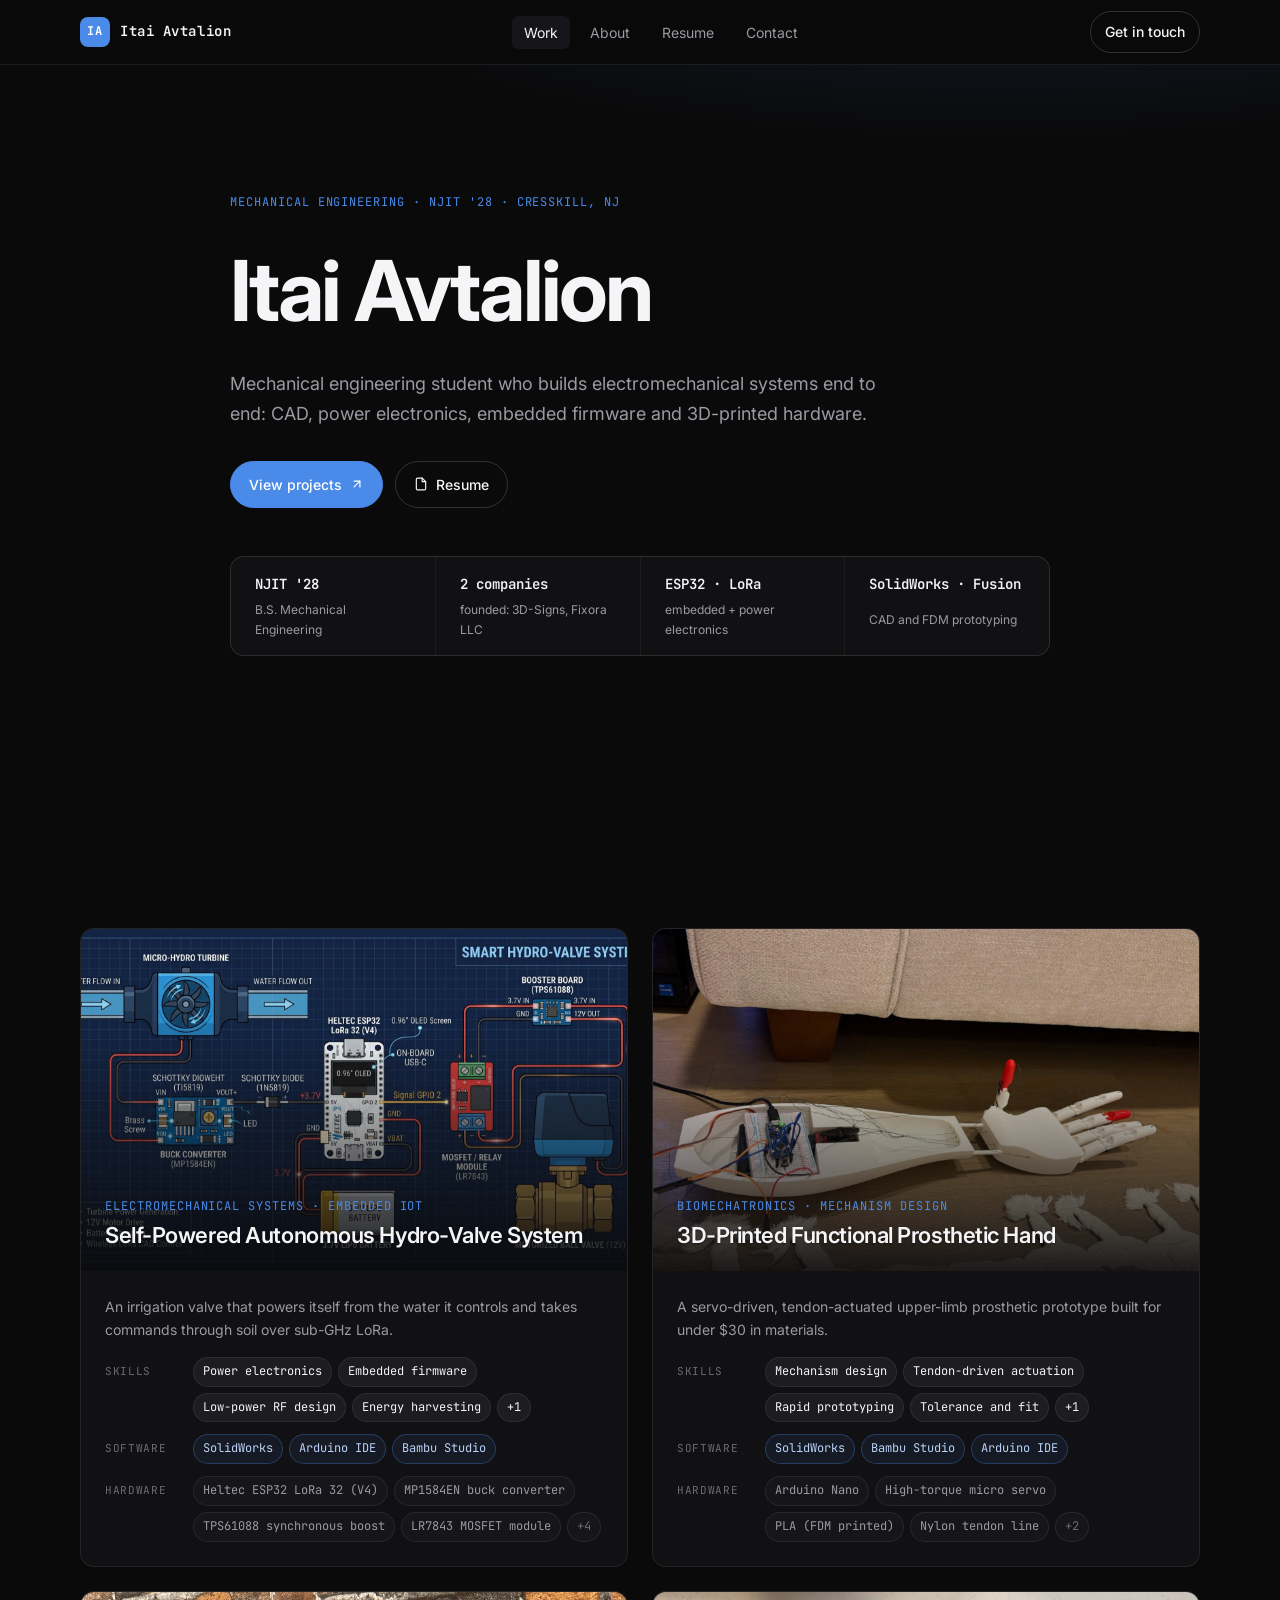
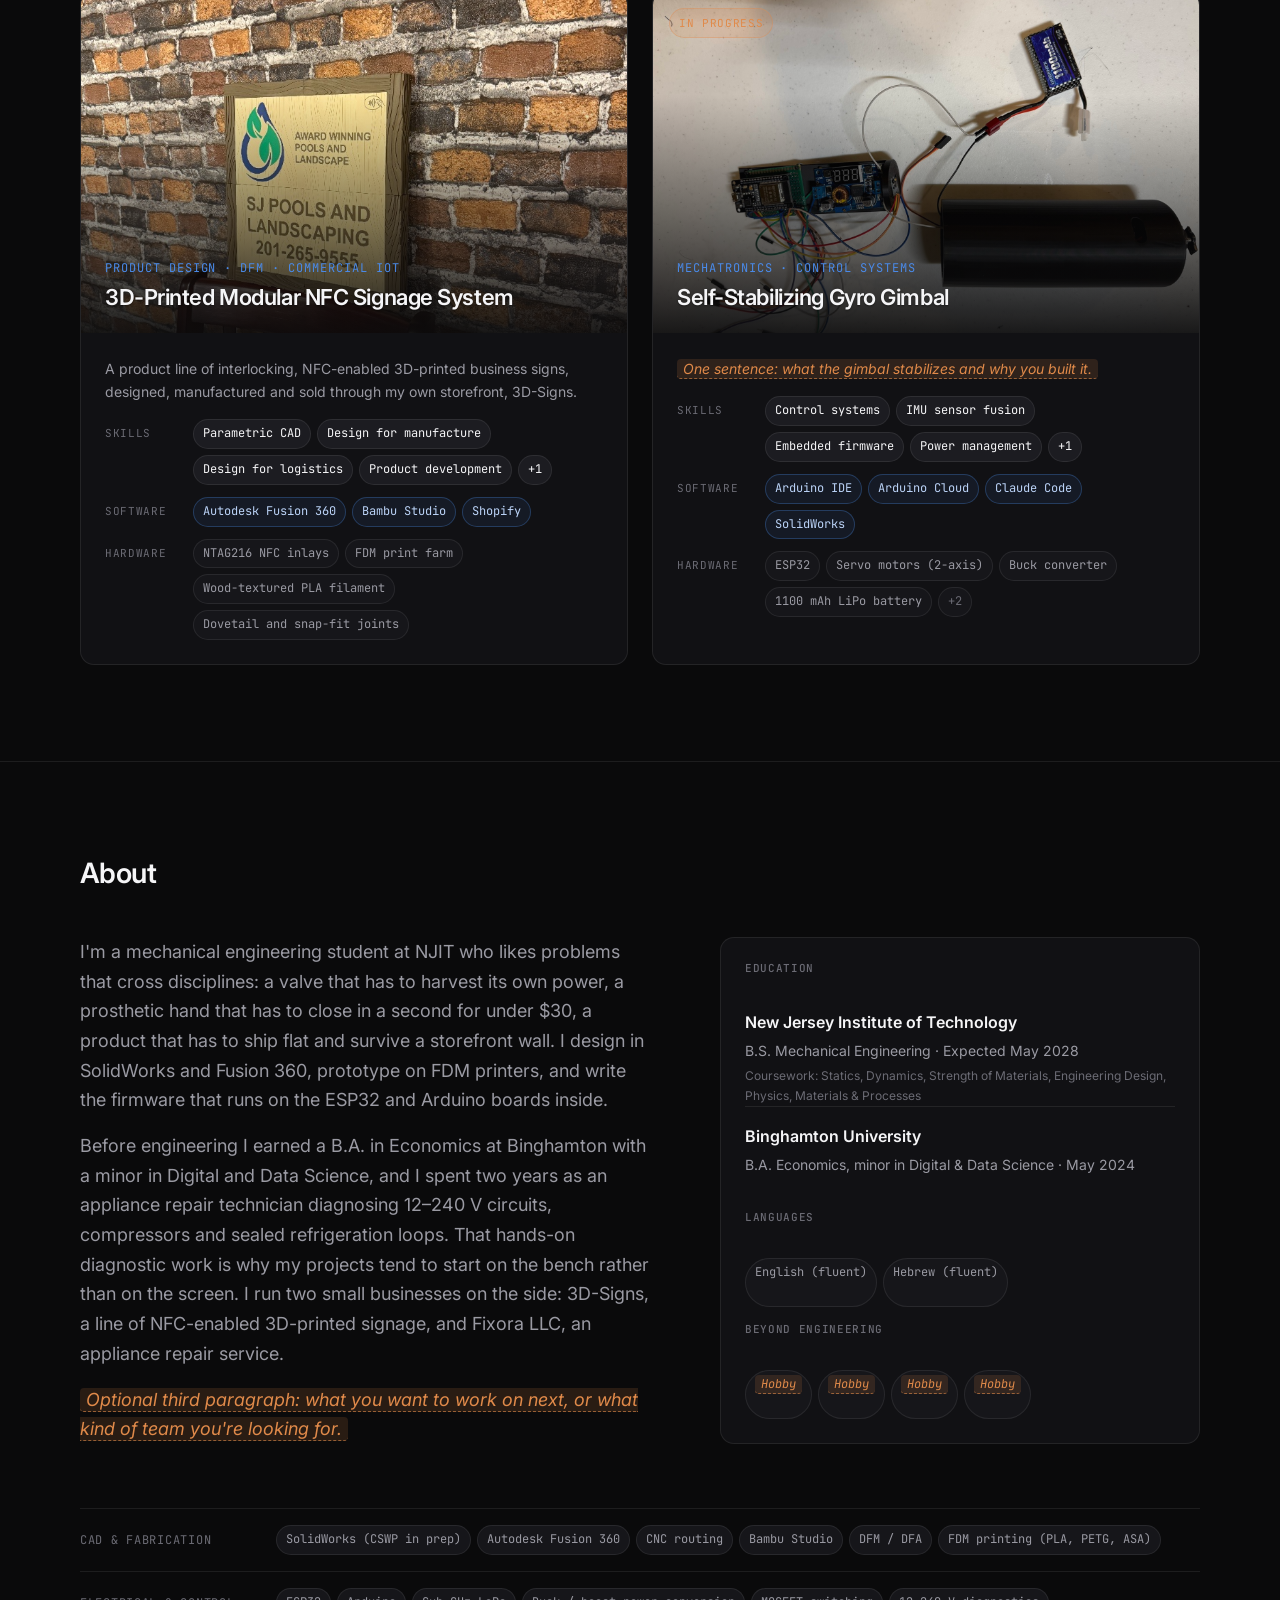
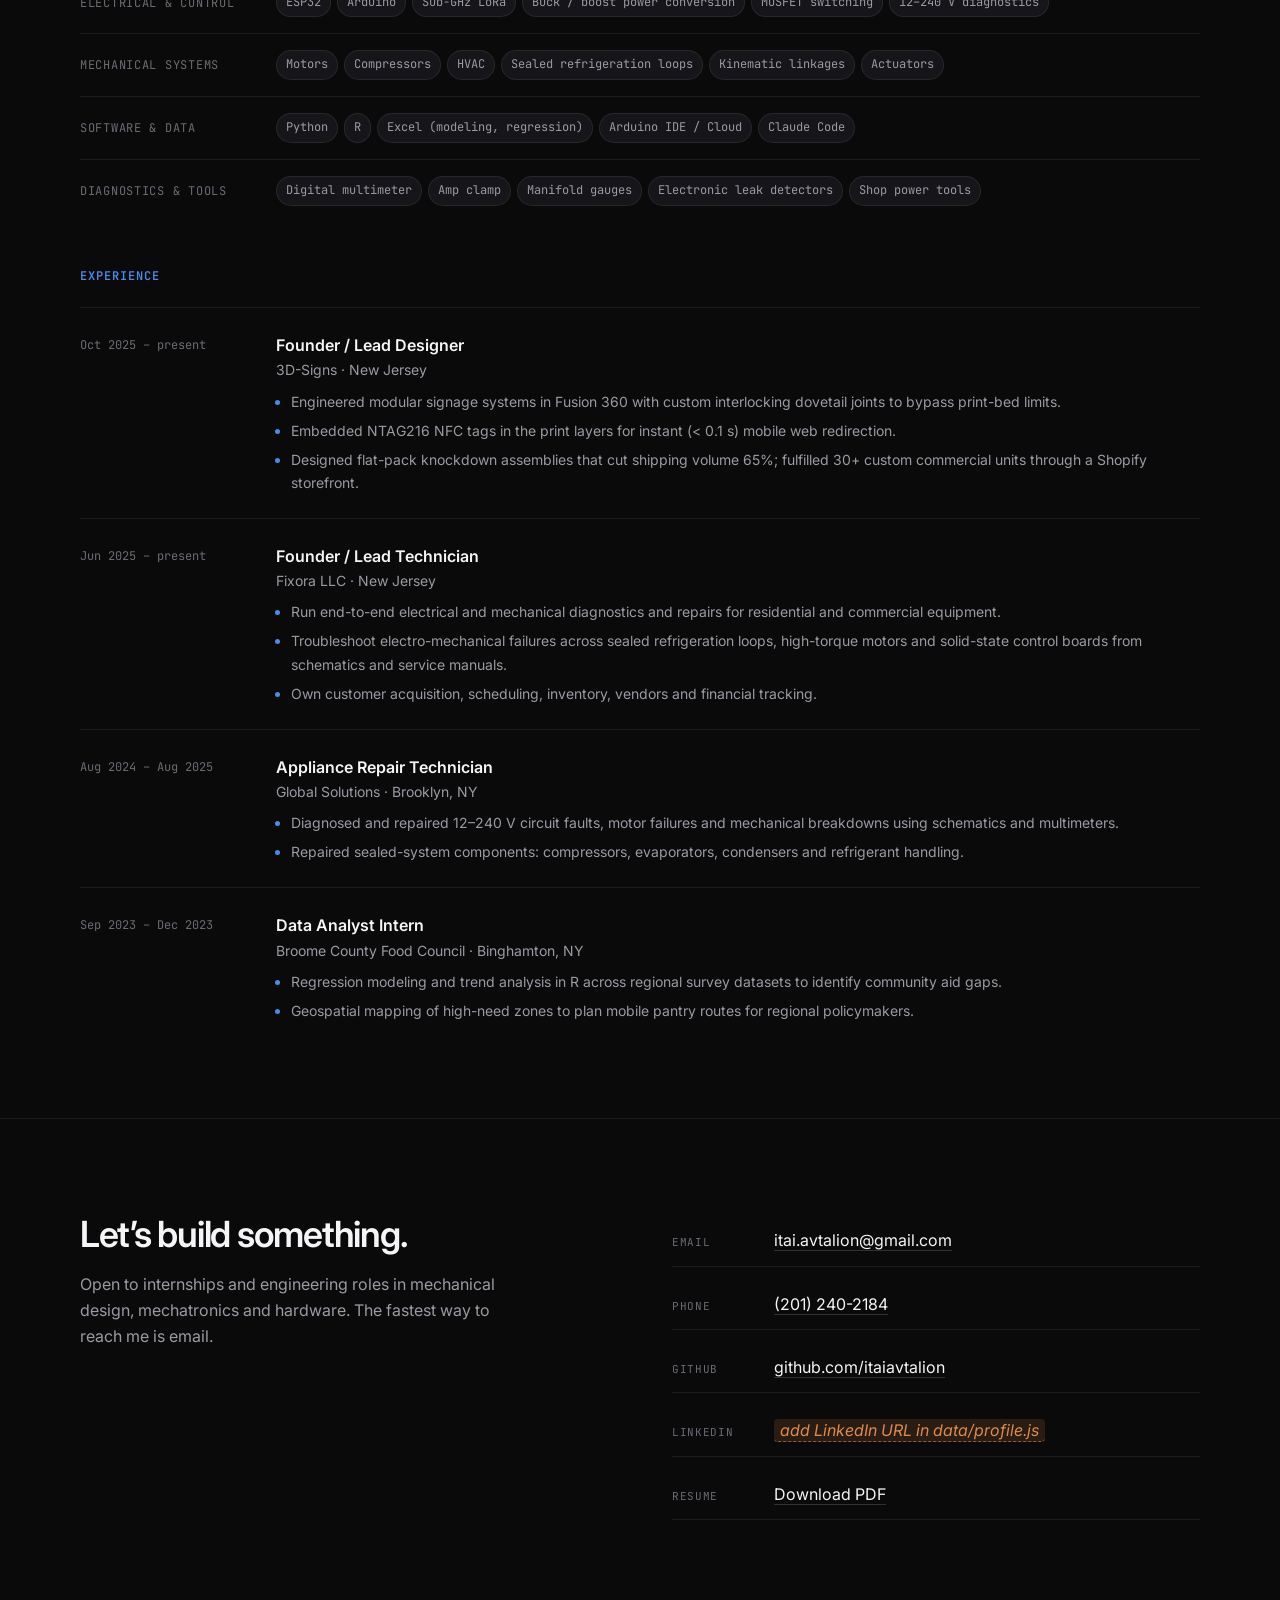
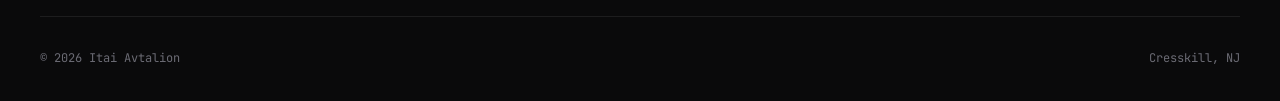
==== index.html @ 3c960eb6 "Portfolio site: four projects, about, resume, contact Static site with data/projects.js as the singl" ====
<!doctype html>
<html lang="en">
<head>
  <meta charset="utf-8" />
  <meta name="viewport" content="width=device-width, initial-scale=1" />
  <link rel="preconnect" href="https://fonts.googleapis.com" />
  <link rel="preconnect" href="https://fonts.gstatic.com" crossorigin />
  <link href="https://fonts.googleapis.com/css2?family=Inter:wght@400;500;600;700&family=JetBrains+Mono:wght@400;500;600&display=swap" rel="stylesheet" />
  <link rel="stylesheet" href="css/tokens.css" />
  <link rel="stylesheet" href="css/site.css" />
  <link rel="icon" href="data:image/svg+xml,%3Csvg xmlns=%27http://www.w3.org/2000/svg%27 viewBox=%270 0 64 64%27%3E%3Crect width=%2764%27 height=%2764%27 rx=%2714%27 fill=%27%234A8AE8%27/%3E%3Ctext x=%2732%27 y=%2741%27 font-family=%27Inter,Arial%27 font-weight=%27700%27 font-size=%2726%27 fill=%27white%27 text-anchor=%27middle%27%3EIA%3C/text%3E%3C/svg%3E" />
  <title>Itai Avtalion · Mechanical Engineering Portfolio</title>
  <meta name="description" content="Engineering portfolio of Itai Avtalion: self-powered LoRa hydro-valve, 3D-printed prosthetic hand, NFC signage system and a self-stabilizing gyro gimbal. CAD, embedded systems, power electronics and rapid prototyping." />
  <meta property="og:title" content="Itai Avtalion · Mechanical Engineering Portfolio" />
  <meta property="og:description" content="Electromechanical systems, embedded IoT and 3D-printed hardware, built end to end." />
  <meta property="og:image" content="assets/img/hydro-valve/schematic.jpg" />
  <meta property="og:type" content="website" />
</head>
<body>
  <a class="skip" href="#main">Skip to content</a>
  <header class="nav" id="nav"></header>
  <main id="main">
    <section class="hero" id="hero"></section>

    <section class="section" id="work">
      <div class="container">
        <div class="section-head reveal">
          <h2>Projects</h2>
          <span class="count" id="work-count"></span>
        </div>
        <div class="grid" id="work-grid"></div>
      </div>
    </section>

    <section class="section" id="about">
      <div class="container">
        <div class="section-head reveal"><h2>About</h2></div>
        <div id="about-root"></div>
      </div>
    </section>

    <section class="section" id="contact">
      <div class="container" id="contact-root"></div>
    </section>
  </main>
  <footer id="footer"></footer>
  <script src="data/profile.js"></script>
  <script src="data/projects.js"></script>
  <script src="js/render.js"></script>
</body>
</html>
---- css/tokens.css ----
:root {
  /* color */
  --bg: #0A0A0B;
  --surface: #111114;
  --surface-2: #16161A;
  --surface-3: #1C1C21;
  --text: #F5F5F7;
  --text-muted: #9A9AA3;
  --text-dim: #6B6B74;
  --border: rgba(255, 255, 255, 0.08);
  --border-strong: rgba(255, 255, 255, 0.16);
  --accent: #4A8AE8;
  --accent-hover: #6BA0F0;
  --accent-dim: rgba(74, 138, 232, 0.14);
  --ok: #3DBE7A;
  --ok-dim: rgba(61, 190, 122, 0.14);
  --warn: #E0A84A;
  --warn-dim: rgba(224, 168, 74, 0.14);
  --draft: #E08A4A;
  --draft-dim: rgba(224, 138, 74, 0.14);

  /* type */
  --font-sans: 'Inter', system-ui, -apple-system, 'Segoe UI', Roboto, sans-serif;
  --font-mono: 'JetBrains Mono', 'SF Mono', Menlo, Consolas, monospace;
  --text-xs: 0.75rem;
  --text-sm: 0.875rem;
  --text-base: 1rem;
  --text-md: 1.125rem;
  --text-lg: 1.375rem;
  --text-xl: 1.75rem;
  --text-2xl: 2.25rem;
  --text-display: clamp(2.75rem, 7.5vw, 5.25rem);
  --leading-body: 1.65;
  --leading-tight: 1.1;
  --tracking-display: -0.035em;
  --tracking-wide: 0.08em;

  /* space */
  --s-1: 4px;  --s-2: 8px;  --s-3: 12px; --s-4: 16px; --s-5: 24px;
  --s-6: 32px; --s-7: 48px; --s-8: 64px; --s-9: 96px; --s-10: 128px;
  --max-w: 1200px;
  --max-prose: 70ch;
  --gutter: clamp(1rem, 4vw, 2.5rem);

  /* shape + motion */
  --r-sm: 6px; --r: 10px; --r-lg: 14px; --r-pill: 999px;
  --shadow: 0 12px 32px rgba(0, 0, 0, 0.45);
  --ease: cubic-bezier(0.16, 1, 0.3, 1);
  --dur: 400ms;
  --dur-fast: 180ms;
}
---- css/site.css ----
/* ---------- base ---------- */
*, *::before, *::after { box-sizing: border-box; }
html { scroll-behavior: smooth; -webkit-text-size-adjust: 100%; }
body {
  margin: 0; background: var(--bg); color: var(--text);
  font-family: var(--font-sans); font-size: var(--text-base); line-height: var(--leading-body);
  -webkit-font-smoothing: antialiased; text-rendering: optimizeLegibility;
}
img, video { max-width: 100%; display: block; }
a { color: inherit; text-decoration: none; }
a:focus-visible, button:focus-visible, [tabindex]:focus-visible { outline: 2px solid var(--accent); outline-offset: 3px; border-radius: var(--r-sm); }
h1, h2, h3, h4 { margin: 0; line-height: var(--leading-tight); letter-spacing: -0.02em; font-weight: 600; }
p { margin: 0; }
ul { margin: 0; padding: 0; list-style: none; }
strong { font-weight: 600; color: var(--text); }
.container { max-width: var(--max-w); margin: 0 auto; padding: 0 var(--gutter); }
.section { padding: var(--s-9) 0; }
.section + .section { border-top: 1px solid var(--border); }
.mono { font-family: var(--font-mono); }
.muted { color: var(--text-muted); }
.skip { position: absolute; left: -999px; top: 8px; background: var(--accent); color: #fff; padding: 8px 12px; border-radius: var(--r-sm); z-index: 100; }
.skip:focus { left: 8px; }

/* eyebrow + headings */
.eyebrow { font-family: var(--font-mono); font-size: var(--text-xs); letter-spacing: var(--tracking-wide); text-transform: uppercase; color: var(--accent); }
.section-head { display: flex; align-items: baseline; justify-content: space-between; gap: var(--s-4); margin-bottom: var(--s-7); }
.section-head h2 { font-size: var(--text-xl); }
.section-head .count { font-family: var(--font-mono); font-size: var(--text-sm); color: var(--text-dim); }

/* ---------- nav ---------- */
.nav { position: sticky; top: 0; z-index: 50; backdrop-filter: blur(14px); -webkit-backdrop-filter: blur(14px); background: rgba(10, 10, 11, 0.72); border-bottom: 1px solid var(--border); }
.nav__inner { display: flex; align-items: center; justify-content: space-between; height: 64px; }
.nav__logo { font-family: var(--font-mono); font-weight: 600; font-size: var(--text-sm); letter-spacing: 0.04em; display: inline-flex; align-items: center; gap: 10px; }
.nav__logo-mark { width: 30px; height: 30px; border-radius: 8px; background: var(--accent); color: #fff; display: grid; place-items: center; font-size: 12px; font-weight: 700; }
.nav__links { display: flex; gap: var(--s-2); }
.nav__link { padding: 8px 12px; border-radius: var(--r-sm); font-size: var(--text-sm); color: var(--text-muted); transition: color var(--dur-fast), background var(--dur-fast); }
.nav__link:hover, .nav__link--active { color: var(--text); background: var(--surface-2); }
.nav__cta { padding: 8px 14px; border-radius: var(--r-pill); font-size: var(--text-sm); font-weight: 500; color: var(--text); border: 1px solid var(--border-strong); transition: border-color var(--dur-fast), background var(--dur-fast); }
.nav__cta:hover { border-color: var(--accent); background: var(--accent-dim); }
@media (max-width: 640px) { .nav__link { padding: 8px 9px; font-size: 13px; } .nav__cta { display: none; } }

/* ---------- hero ---------- */
.hero { padding: var(--s-10) 0 var(--s-9); position: relative; overflow: hidden; }
.hero::before { content: ""; position: absolute; inset: -40% -20% auto; height: 70%; background: radial-gradient(60% 60% at 70% 30%, rgba(74, 138, 232, 0.16), transparent 70%); pointer-events: none; }
.hero__inner { position: relative; display: grid; gap: var(--s-6); max-width: 900px; }
.hero__name { font-size: var(--text-display); letter-spacing: var(--tracking-display); font-weight: 700; }
.hero__tagline { font-size: var(--text-md); color: var(--text-muted); max-width: 62ch; }
.hero__actions { display: flex; gap: var(--s-3); flex-wrap: wrap; }
.facts { display: grid; grid-template-columns: repeat(4, 1fr); gap: 1px; background: var(--border); border: 1px solid var(--border); border-radius: var(--r-lg); overflow: hidden; margin-top: var(--s-4); }
.fact { background: var(--surface); padding: var(--s-4) var(--s-5); display: grid; gap: 4px; }
.fact__value { font-family: var(--font-mono); font-size: var(--text-sm); font-weight: 600; color: var(--text); }
.fact__label { font-size: var(--text-xs); color: var(--text-muted); }
@media (max-width: 760px) { .facts { grid-template-columns: repeat(2, 1fr); } .hero { padding-top: var(--s-8); } }

/* buttons */
.btn { display: inline-flex; align-items: center; gap: 8px; padding: 11px 18px; border-radius: var(--r-pill); font-size: var(--text-sm); font-weight: 500; border: 1px solid var(--border-strong); color: var(--text); background: transparent; cursor: pointer; transition: border-color var(--dur-fast), background var(--dur-fast), transform var(--dur-fast); }
.btn:hover { border-color: var(--accent); background: var(--accent-dim); }
.btn--primary { background: var(--accent); border-color: var(--accent); color: #fff; }
.btn--primary:hover { background: var(--accent-hover); border-color: var(--accent-hover); }
.btn svg { width: 14px; height: 14px; }

/* ---------- project tiles ---------- */
.grid { display: grid; grid-template-columns: repeat(2, 1fr); gap: var(--s-5); }
@media (max-width: 900px) { .grid { grid-template-columns: 1fr; } }
.tile { position: relative; display: grid; grid-template-rows: auto 1fr; background: var(--surface); border: 1px solid var(--border); border-radius: var(--r-lg); overflow: hidden; transition: border-color var(--dur) var(--ease), transform var(--dur) var(--ease), box-shadow var(--dur) var(--ease); }
.tile:hover { border-color: var(--border-strong); transform: translateY(-2px); box-shadow: var(--shadow); }
.tile__media { position: relative; aspect-ratio: 16 / 10; overflow: hidden; background: var(--surface-2); }
.tile__media img { width: 100%; height: 100%; object-fit: cover; transition: transform 700ms var(--ease); }
.tile:hover .tile__media img { transform: scale(1.03); }
.tile__media::after { content: ""; position: absolute; inset: 0; background: linear-gradient(to top, rgba(10, 10, 11, 0.92) 0%, rgba(10, 10, 11, 0.35) 45%, transparent 70%); }
.tile__overlay { position: absolute; left: var(--s-5); right: var(--s-5); bottom: var(--s-5); z-index: 1; display: grid; gap: 6px; }
.tile__title { font-size: var(--text-lg); font-weight: 600; letter-spacing: -0.02em; text-shadow: 0 1px 2px rgba(0,0,0,.4); }
.tile__arrow { position: absolute; top: var(--s-4); right: var(--s-4); z-index: 1; width: 34px; height: 34px; border-radius: 50%; display: grid; place-items: center; background: rgba(10,10,11,.6); border: 1px solid var(--border-strong); color: var(--text); opacity: 0; transform: translate(-4px, 4px); transition: opacity var(--dur) var(--ease), transform var(--dur) var(--ease); }
.tile:hover .tile__arrow { opacity: 1; transform: none; }
.tile__badge { position: absolute; top: var(--s-4); left: var(--s-4); z-index: 1; font-family: var(--font-mono); font-size: 11px; letter-spacing: .06em; text-transform: uppercase; padding: 5px 9px; border-radius: var(--r-pill); background: var(--draft-dim); color: var(--draft); border: 1px solid rgba(224,138,74,.35); }
.tile__body { padding: var(--s-5); display: grid; gap: var(--s-4); align-content: start; }
.tile__summary { color: var(--text-muted); font-size: var(--text-sm); display: -webkit-box; -webkit-line-clamp: 2; -webkit-box-orient: vertical; overflow: hidden; }

/* chip rows */
.chiprows { display: grid; gap: var(--s-3); }
.chiprow { display: grid; grid-template-columns: 76px 1fr; gap: var(--s-3); align-items: start; }
.chiprow__label { font-family: var(--font-mono); font-size: 11px; letter-spacing: .06em; text-transform: uppercase; color: var(--text-dim); padding-top: 5px; }
.chips { display: flex; flex-wrap: wrap; gap: 6px; }
.chip { font-family: var(--font-mono); font-size: 12px; padding: 4px 9px; border-radius: var(--r-pill); background: var(--surface-2); border: 1px solid var(--border); color: var(--text-muted); white-space: nowrap; }
.chip--more { color: var(--text-dim); }
.chiprow--skills .chip { color: var(--text); background: var(--surface-3); }
.chiprow--software .chip { border-color: rgba(74,138,232,.3); color: #BBD3F7; background: rgba(74,138,232,.08); }

/* ---------- project detail ---------- */
.phero { padding: var(--s-8) 0 var(--s-6); display: grid; gap: var(--s-4); max-width: 900px; }
.phero__title { font-size: clamp(2rem, 4.5vw, 3rem); letter-spacing: var(--tracking-display); font-weight: 700; }
.phero__sub { font-size: var(--text-md); color: var(--text-muted); max-width: 64ch; }
.phero__meta { display: flex; flex-wrap: wrap; gap: var(--s-5); font-family: var(--font-mono); font-size: var(--text-xs); color: var(--text-dim); }
.phero__meta b { color: var(--text-muted); font-weight: 500; }
.back { display: inline-flex; align-items: center; gap: 6px; font-size: var(--text-sm); color: var(--text-muted); }
.back:hover { color: var(--text); }
.cover { border-radius: var(--r-lg); overflow: hidden; border: 1px solid var(--border); background: var(--surface-2); aspect-ratio: 16 / 8; }
.cover img { width: 100%; height: 100%; object-fit: cover; }
.highlights { display: grid; grid-template-columns: repeat(3, 1fr); gap: var(--s-4); margin: var(--s-7) 0; }
.hl { background: var(--surface); border: 1px solid var(--border); border-radius: var(--r); padding: var(--s-5); display: grid; gap: 6px; }
.hl__value { font-family: var(--font-mono); font-size: var(--text-xl); font-weight: 600; letter-spacing: -0.02em; color: var(--text); }
.hl__label { font-size: var(--text-sm); color: var(--text-muted); }
@media (max-width: 760px) { .highlights { grid-template-columns: 1fr; } }
.detail-chips { background: var(--surface); border: 1px solid var(--border); border-radius: var(--r-lg); padding: var(--s-5); margin-bottom: var(--s-8); }
.detail-chips .chiprow { grid-template-columns: 96px 1fr; }
.block { margin: var(--s-8) 0; display: grid; gap: var(--s-5); }
.block h2 { font-size: var(--text-lg); }
.prose { max-width: var(--max-prose); color: var(--text-muted); display: grid; gap: var(--s-4); }
.prose p, .prose li { font-size: var(--text-base); }
.prose ul { display: grid; gap: var(--s-2); padding-left: 1.2em; list-style: disc; }
.prose li::marker { color: var(--accent); }
.summary { font-size: var(--text-md); color: var(--text); max-width: var(--max-prose); line-height: 1.6; }

/* spec table */
.spec { border: 1px solid var(--border); border-radius: var(--r-lg); overflow: hidden; background: var(--surface); }
.spec table { width: 100%; border-collapse: collapse; font-size: var(--text-sm); }
.spec th { font-family: var(--font-mono); font-size: 11px; letter-spacing: .06em; text-transform: uppercase; color: var(--text-dim); text-align: left; padding: 12px 16px; background: var(--surface-2); border-bottom: 1px solid var(--border); font-weight: 500; }
.spec td { padding: 14px 16px; border-bottom: 1px solid var(--border); vertical-align: top; color: var(--text-muted); }
.spec tr:last-child td { border-bottom: 0; }
.spec td:first-child { color: var(--text); font-weight: 500; }
.spec__wrap { overflow-x: auto; -webkit-overflow-scrolling: touch; }
.spec table { min-width: 640px; }
.pill { display: inline-block; font-family: var(--font-mono); font-size: 11px; letter-spacing: .04em; padding: 3px 9px; border-radius: var(--r-pill); white-space: nowrap; }
.pill--met { background: var(--ok-dim); color: var(--ok); }
.pill--partial { background: var(--warn-dim); color: var(--warn); }
.pill--todo { background: var(--surface-3); color: var(--text-dim); }

/* figures */
.figs { display: grid; gap: var(--s-4); }
.figs--2 { grid-template-columns: repeat(2, 1fr); }
.figs--3 { grid-template-columns: repeat(3, 1fr); }
@media (max-width: 760px) { .figs--2, .figs--3 { grid-template-columns: 1fr; } }
.fig { margin: 0; display: grid; gap: var(--s-2); }
.fig__frame { border-radius: var(--r); overflow: hidden; border: 1px solid var(--border); background: #0E0E10; display: grid; place-items: center; }
.fig__frame img { width: 100%; height: auto; max-height: 720px; object-fit: contain; }
.fig figcaption { font-family: var(--font-mono); font-size: var(--text-xs); color: var(--text-dim); line-height: 1.5; }
.fig--video .fig__frame { aspect-ratio: 9 / 16; max-width: 420px; }
.fig--video video { width: 100%; height: 100%; object-fit: cover; }
.figs--videos { grid-template-columns: repeat(auto-fit, minmax(240px, 420px)); }

/* iterations */
.iters { display: grid; gap: 1px; background: var(--border); border: 1px solid var(--border); border-radius: var(--r-lg); overflow: hidden; }
.iter { background: var(--surface); padding: var(--s-5); display: grid; grid-template-columns: 1fr 1fr; gap: var(--s-5); }
.iter h3 { grid-column: 1 / -1; font-size: var(--text-base); }
.iter__col { display: grid; gap: 4px; font-size: var(--text-sm); color: var(--text-muted); }
.iter__k { font-family: var(--font-mono); font-size: 11px; letter-spacing: .06em; text-transform: uppercase; color: var(--text-dim); }
.iter__col--fix .iter__k { color: var(--ok); }
@media (max-width: 640px) { .iter { grid-template-columns: 1fr; } }

/* links row + prev/next */
.links { display: flex; flex-wrap: wrap; gap: var(--s-3); }
.pnav { display: grid; grid-template-columns: 1fr 1fr; gap: var(--s-4); padding: var(--s-8) 0 var(--s-9); border-top: 1px solid var(--border); margin-top: var(--s-8); }
.pnav a { display: grid; gap: 6px; padding: var(--s-5); border: 1px solid var(--border); border-radius: var(--r); background: var(--surface); transition: border-color var(--dur-fast); }
.pnav a:hover { border-color: var(--accent); }
.pnav a.next { text-align: right; }
.pnav .k { font-family: var(--font-mono); font-size: 11px; letter-spacing: .06em; text-transform: uppercase; color: var(--text-dim); }
.pnav .t { font-weight: 500; }
@media (max-width: 640px) { .pnav { grid-template-columns: 1fr; } .pnav a.next { text-align: left; } }

/* draft markers */
.draft-note { display: flex; gap: var(--s-3); align-items: flex-start; padding: var(--s-4) var(--s-5); border: 1px dashed rgba(224,138,74,.45); background: var(--draft-dim); border-radius: var(--r); color: var(--text-muted); font-size: var(--text-sm); }
.draft-note b { color: var(--draft); font-family: var(--font-mono); font-size: 11px; letter-spacing: .06em; text-transform: uppercase; }
.fill { color: var(--draft); background: var(--draft-dim); padding: 1px 6px; border-radius: 4px; font-style: italic; border-bottom: 1px dashed rgba(224,138,74,.6); }

/* ---------- about ---------- */
.about { display: grid; grid-template-columns: 1.2fr 1fr; gap: var(--s-8); }
@media (max-width: 900px) { .about { grid-template-columns: 1fr; } }
.about__bio { display: grid; gap: var(--s-4); color: var(--text-muted); font-size: var(--text-md); max-width: var(--max-prose); }
.card { background: var(--surface); border: 1px solid var(--border); border-radius: var(--r-lg); padding: var(--s-5); display: grid; gap: var(--s-4); }
.card h3 { font-family: var(--font-mono); font-size: 11px; letter-spacing: .06em; text-transform: uppercase; color: var(--text-dim); font-weight: 500; }
.edu { display: grid; gap: 4px; }
.edu__school { font-weight: 600; }
.edu__meta { font-size: var(--text-sm); color: var(--text-muted); }
.edu__notes { font-size: var(--text-xs); color: var(--text-dim); }
.edu + .edu { padding-top: var(--s-4); border-top: 1px solid var(--border); }
.skillgroups { display: grid; gap: var(--s-4); margin-top: var(--s-8); }
.skillgroup { display: grid; grid-template-columns: 180px 1fr; gap: var(--s-4); align-items: start; padding-top: var(--s-4); border-top: 1px solid var(--border); }
.skillgroup__name { font-family: var(--font-mono); font-size: var(--text-xs); letter-spacing: .06em; text-transform: uppercase; color: var(--text-dim); padding-top: 6px; }
@media (max-width: 640px) { .skillgroup { grid-template-columns: 1fr; gap: var(--s-2); } }
.xp { display: grid; gap: var(--s-5); margin-top: var(--s-8); }
.xp__item { display: grid; grid-template-columns: 180px 1fr; gap: var(--s-4); padding-top: var(--s-5); border-top: 1px solid var(--border); }
.xp__when { font-family: var(--font-mono); font-size: var(--text-xs); color: var(--text-dim); padding-top: 4px; }
.xp__role { font-weight: 600; }
.xp__org { color: var(--text-muted); font-size: var(--text-sm); margin-bottom: var(--s-2); }
.xp ul { display: grid; gap: 6px; padding-left: 1.1em; list-style: disc; color: var(--text-muted); font-size: var(--text-sm); }
.xp li::marker { color: var(--accent); }
@media (max-width: 640px) { .xp__item { grid-template-columns: 1fr; gap: var(--s-2); } }

/* ---------- contact + footer ---------- */
.contact { display: grid; grid-template-columns: 1fr 1fr; gap: var(--s-8); align-items: start; }
@media (max-width: 760px) { .contact { grid-template-columns: 1fr; } }
.contact h2 { font-size: var(--text-2xl); letter-spacing: var(--tracking-display); }
.contact__list { display: grid; gap: var(--s-3); }
.contact__row { display: grid; grid-template-columns: 90px 1fr; gap: var(--s-3); align-items: baseline; padding: var(--s-3) 0; border-bottom: 1px solid var(--border); }
.contact__k { font-family: var(--font-mono); font-size: 11px; letter-spacing: .06em; text-transform: uppercase; color: var(--text-dim); }
.contact__v a { color: var(--text); border-bottom: 1px solid var(--border-strong); transition: border-color var(--dur-fast), color var(--dur-fast); }
.contact__v a:hover { color: var(--accent); border-color: var(--accent); }
.footer { border-top: 1px solid var(--border); padding: var(--s-6) 0; display: flex; justify-content: space-between; flex-wrap: wrap; gap: var(--s-3); font-family: var(--font-mono); font-size: var(--text-xs); color: var(--text-dim); }

/* resume page */
.resume-sheet { display: block; max-width: 860px; margin: 0 auto; border: 1px solid var(--border); border-radius: var(--r-lg); overflow: hidden; background: #fff; box-shadow: var(--shadow); transition: border-color var(--dur-fast); }
.resume-sheet:hover { border-color: var(--accent); }
.resume-sheet img { width: 100%; height: auto; }

/* reveal */
.reveal { opacity: 0; transform: translateY(12px); transition: opacity var(--dur) var(--ease), transform var(--dur) var(--ease); }
.reveal.is-in { opacity: 1; transform: none; }
@media (prefers-reduced-motion: reduce) {
  .reveal { opacity: 1; transform: none; transition: none; }
  html { scroll-behavior: auto; }
  .tile, .tile__media img, .tile__arrow { transition: none; }
}

@media (max-width: 480px) { .nav__logo span:last-child { display: none; } }
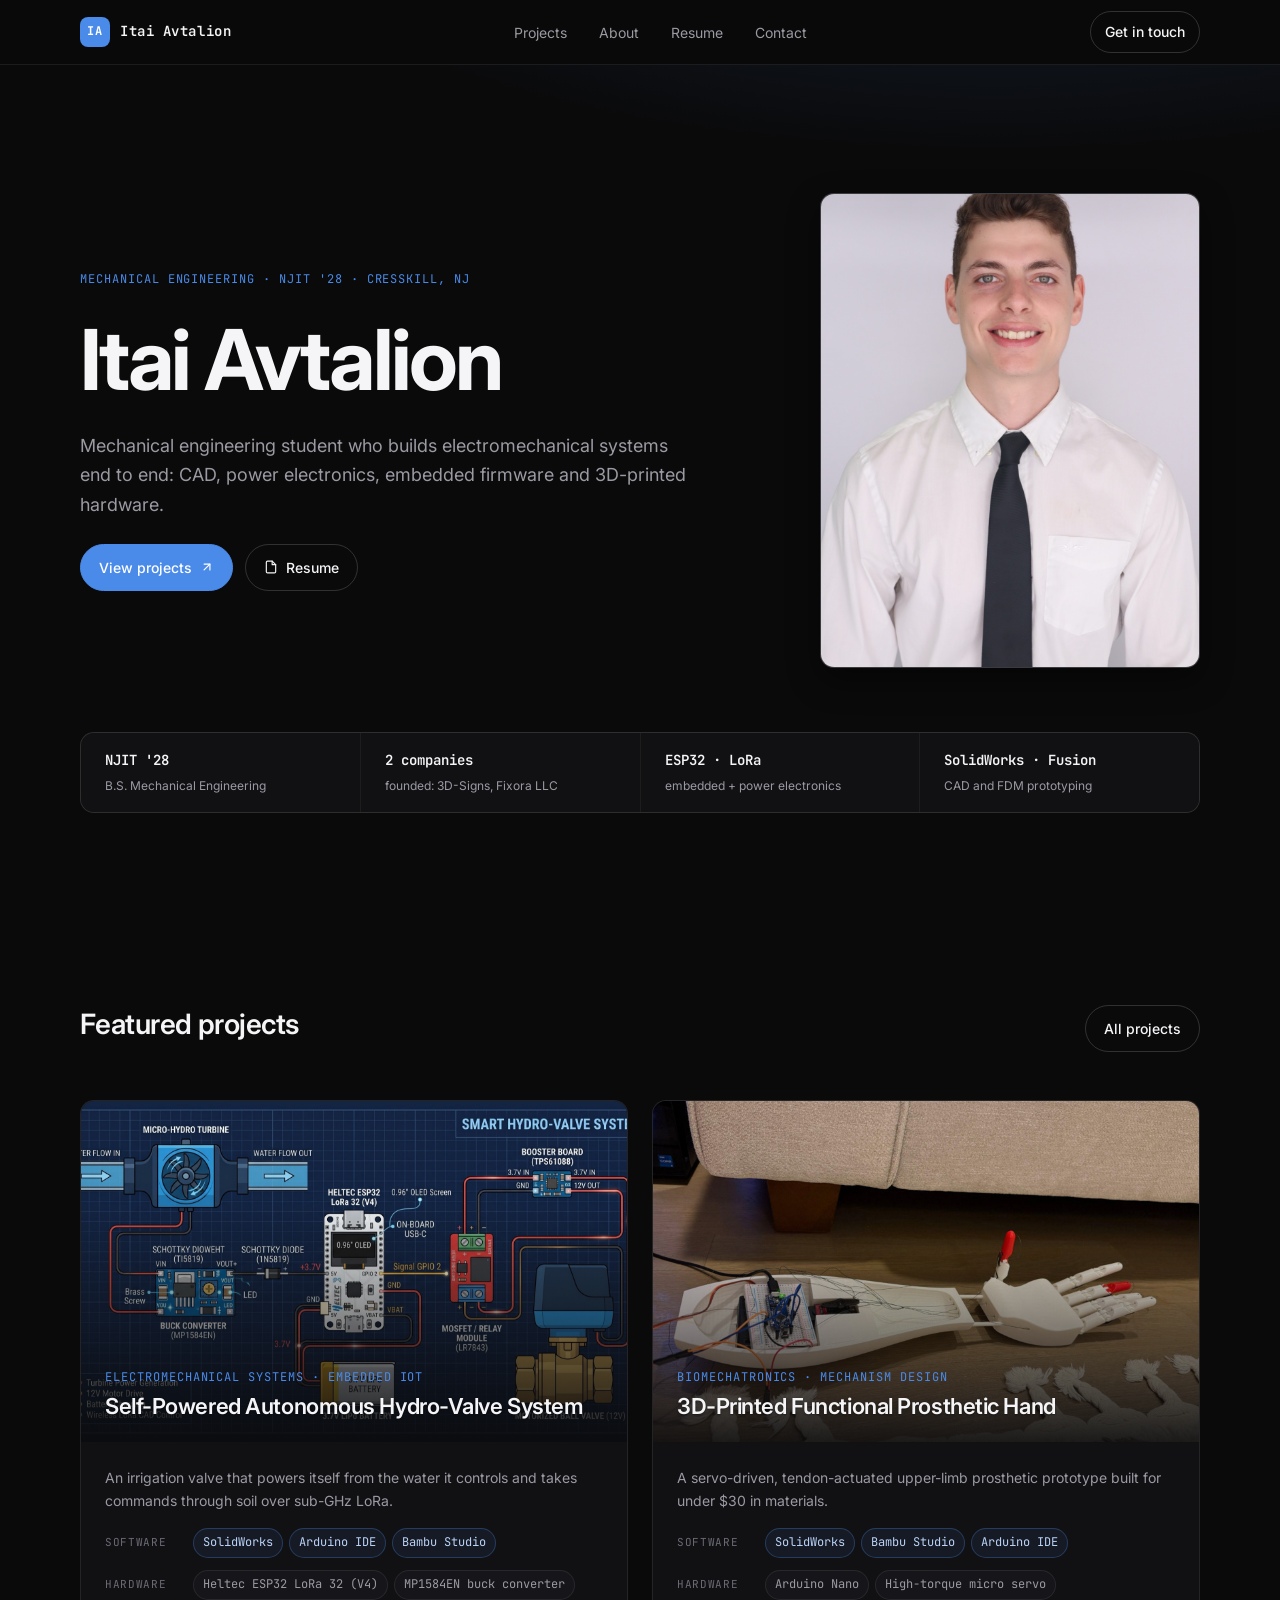
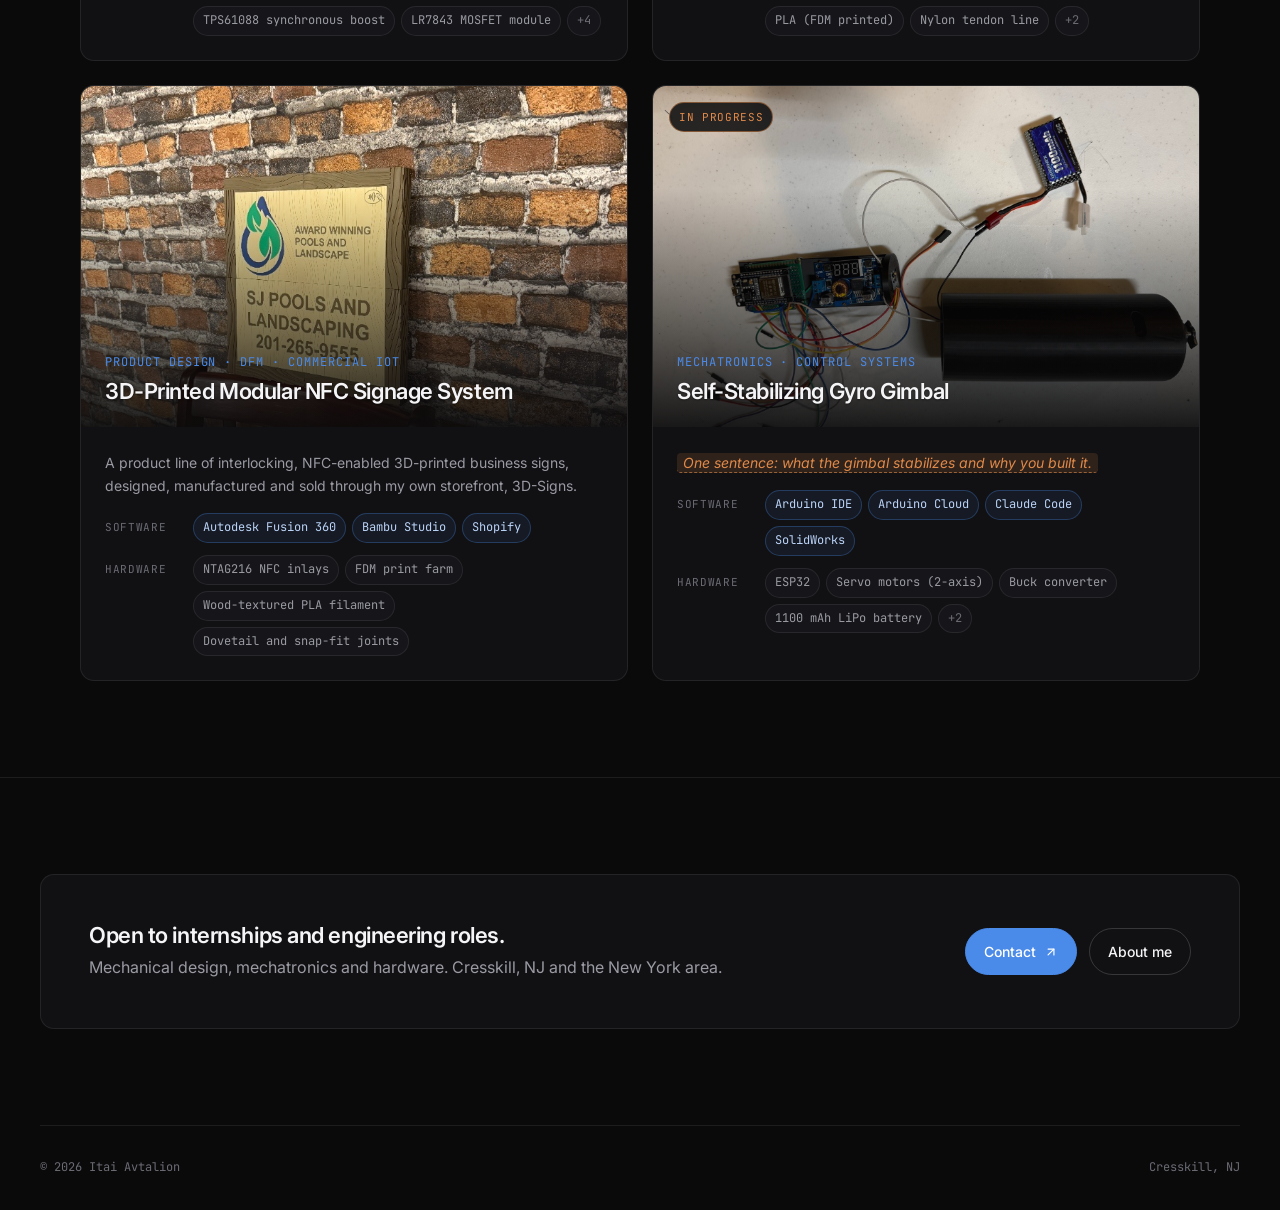
==== commit 73a9e699: "Separate pages per nav tab, headshot, hobbies, tiles show software + hardware only - index.html: her" ====
--- a/index.html
+++ b/index.html
@@ -13,7 +13,7 @@
   <meta name="description" content="Engineering portfolio of Itai Avtalion: self-powered LoRa hydro-valve, 3D-printed prosthetic hand, NFC signage system and a self-stabilizing gyro gimbal. CAD, embedded systems, power electronics and rapid prototyping." />
   <meta property="og:title" content="Itai Avtalion · Mechanical Engineering Portfolio" />
   <meta property="og:description" content="Electromechanical systems, embedded IoT and 3D-printed hardware, built end to end." />
-  <meta property="og:image" content="assets/img/hydro-valve/schematic.jpg" />
+  <meta property="og:image" content="assets/img/itai.jpg" />
   <meta property="og:type" content="website" />
 </head>
 <body>
@@ -21,27 +21,16 @@
   <header class="nav" id="nav"></header>
   <main id="main">
     <section class="hero" id="hero"></section>
-
-    <section class="section" id="work">
+    <section class="section">
       <div class="container">
         <div class="section-head reveal">
-          <h2>Projects</h2>
-          <span class="count" id="work-count"></span>
+          <h2>Featured projects</h2>
+          <a class="btn" href="work.html">All projects</a>
         </div>
-        <div class="grid" id="work-grid"></div>
+        <div class="grid" id="work-grid" data-max="4"></div>
       </div>
     </section>
-
-    <section class="section" id="about">
-      <div class="container">
-        <div class="section-head reveal"><h2>About</h2></div>
-        <div id="about-root"></div>
-      </div>
-    </section>
-
-    <section class="section" id="contact">
-      <div class="container" id="contact-root"></div>
-    </section>
+    <section class="section" id="cta"></section>
   </main>
   <footer id="footer"></footer>
   <script src="data/profile.js"></script>
--- a/css/site.css
+++ b/css/site.css
@@ -42,7 +42,12 @@
 /* ---------- hero ---------- */
 .hero { padding: var(--s-10) 0 var(--s-9); position: relative; overflow: hidden; }
 .hero::before { content: ""; position: absolute; inset: -40% -20% auto; height: 70%; background: radial-gradient(60% 60% at 70% 30%, rgba(74, 138, 232, 0.16), transparent 70%); pointer-events: none; }
-.hero__inner { position: relative; display: grid; gap: var(--s-6); max-width: 900px; }
+.hero__inner { position: relative; display: grid; grid-template-columns: 1.15fr 0.85fr; grid-template-areas: 'text photo' 'facts facts'; gap: var(--s-7) var(--s-8); align-items: center; }
+.hero__text { grid-area: text; display: grid; gap: var(--s-5); }
+.hero__photo { grid-area: photo; justify-self: end; width: min(100%, 380px); aspect-ratio: 4 / 5; border-radius: var(--r-lg); overflow: hidden; border: 1px solid var(--border-strong); box-shadow: var(--shadow); background: var(--surface-2); }
+.hero__photo img { width: 100%; height: 100%; object-fit: cover; object-position: 50% 20%; }
+.facts { grid-area: facts; }
+@media (max-width: 860px) { .hero__inner { grid-template-columns: 1fr; grid-template-areas: 'photo' 'text' 'facts'; } .hero__photo { justify-self: start; width: 160px; aspect-ratio: 1; border-radius: 50%; } .hero__photo img { object-position: 50% 25%; } }
 .hero__name { font-size: var(--text-display); letter-spacing: var(--tracking-display); font-weight: 700; }
 .hero__tagline { font-size: var(--text-md); color: var(--text-muted); max-width: 62ch; }
 .hero__actions { display: flex; gap: var(--s-3); flex-wrap: wrap; }
@@ -50,7 +55,7 @@
 .fact { background: var(--surface); padding: var(--s-4) var(--s-5); display: grid; gap: 4px; }
 .fact__value { font-family: var(--font-mono); font-size: var(--text-sm); font-weight: 600; color: var(--text); }
 .fact__label { font-size: var(--text-xs); color: var(--text-muted); }
-@media (max-width: 760px) { .facts { grid-template-columns: repeat(2, 1fr); } .hero { padding-top: var(--s-8); } }
+@media (max-width: 760px) { .facts { grid-template-columns: repeat(2, 1fr); } .hero { padding: var(--s-7) 0 var(--s-8); } }
 
 /* buttons */
 .btn { display: inline-flex; align-items: center; gap: 8px; padding: 11px 18px; border-radius: var(--r-pill); font-size: var(--text-sm); font-weight: 500; border: 1px solid var(--border-strong); color: var(--text); background: transparent; cursor: pointer; transition: border-color var(--dur-fast), background var(--dur-fast), transform var(--dur-fast); }
@@ -72,7 +77,7 @@
 .tile__title { font-size: var(--text-lg); font-weight: 600; letter-spacing: -0.02em; text-shadow: 0 1px 2px rgba(0,0,0,.4); }
 .tile__arrow { position: absolute; top: var(--s-4); right: var(--s-4); z-index: 1; width: 34px; height: 34px; border-radius: 50%; display: grid; place-items: center; background: rgba(10,10,11,.6); border: 1px solid var(--border-strong); color: var(--text); opacity: 0; transform: translate(-4px, 4px); transition: opacity var(--dur) var(--ease), transform var(--dur) var(--ease); }
 .tile:hover .tile__arrow { opacity: 1; transform: none; }
-.tile__badge { position: absolute; top: var(--s-4); left: var(--s-4); z-index: 1; font-family: var(--font-mono); font-size: 11px; letter-spacing: .06em; text-transform: uppercase; padding: 5px 9px; border-radius: var(--r-pill); background: var(--draft-dim); color: var(--draft); border: 1px solid rgba(224,138,74,.35); }
+.tile__badge { position: absolute; top: var(--s-4); left: var(--s-4); z-index: 1; font-family: var(--font-mono); font-size: 11px; letter-spacing: .06em; text-transform: uppercase; padding: 5px 9px; border-radius: var(--r-pill); background: rgba(10,10,11,.85); color: var(--draft); border: 1px solid rgba(224,138,74,.5); backdrop-filter: blur(6px); }
 .tile__body { padding: var(--s-5); display: grid; gap: var(--s-4); align-content: start; }
 .tile__summary { color: var(--text-muted); font-size: var(--text-sm); display: -webkit-box; -webkit-line-clamp: 2; -webkit-box-orient: vertical; overflow: hidden; }
 
@@ -80,7 +85,7 @@
 .chiprows { display: grid; gap: var(--s-3); }
 .chiprow { display: grid; grid-template-columns: 76px 1fr; gap: var(--s-3); align-items: start; }
 .chiprow__label { font-family: var(--font-mono); font-size: 11px; letter-spacing: .06em; text-transform: uppercase; color: var(--text-dim); padding-top: 5px; }
-.chips { display: flex; flex-wrap: wrap; gap: 6px; }
+.chips { display: flex; flex-wrap: wrap; gap: 6px; align-items: flex-start; align-content: flex-start; }
 .chip { font-family: var(--font-mono); font-size: 12px; padding: 4px 9px; border-radius: var(--r-pill); background: var(--surface-2); border: 1px solid var(--border); color: var(--text-muted); white-space: nowrap; }
 .chip--more { color: var(--text-dim); }
 .chiprow--skills .chip { color: var(--text); background: var(--surface-3); }
@@ -162,11 +167,20 @@
 .draft-note b { color: var(--draft); font-family: var(--font-mono); font-size: 11px; letter-spacing: .06em; text-transform: uppercase; }
 .fill { color: var(--draft); background: var(--draft-dim); padding: 1px 6px; border-radius: 4px; font-style: italic; border-bottom: 1px dashed rgba(224,138,74,.6); }
 
+/* cta band */
+.cta { display: flex; align-items: center; justify-content: space-between; gap: var(--s-6); flex-wrap: wrap; padding: var(--s-7); background: var(--surface); border: 1px solid var(--border); border-radius: var(--r-lg); }
+.cta h2 { font-size: var(--text-lg); margin-bottom: 6px; }
+.page-head { padding: var(--s-8) 0 var(--s-6); display: grid; gap: var(--s-3); max-width: 760px; }
+.page-head h1 { font-size: clamp(2.25rem, 5vw, 3.25rem); letter-spacing: var(--tracking-display); font-weight: 700; }
+.page-head p { color: var(--text-muted); font-size: var(--text-md); }
+
 /* ---------- about ---------- */
-.about { display: grid; grid-template-columns: 1.2fr 1fr; gap: var(--s-8); }
+.about { display: grid; grid-template-columns: 1.2fr 1fr; gap: var(--s-8); align-items: start; }
 @media (max-width: 900px) { .about { grid-template-columns: 1fr; } }
+.about__photo { width: 200px; aspect-ratio: 4 / 5; border-radius: var(--r-lg); overflow: hidden; border: 1px solid var(--border-strong); margin-bottom: var(--s-6); background: var(--surface-2); }
+.about__photo img { width: 100%; height: 100%; object-fit: cover; object-position: 50% 20%; }
 .about__bio { display: grid; gap: var(--s-4); color: var(--text-muted); font-size: var(--text-md); max-width: var(--max-prose); }
-.card { background: var(--surface); border: 1px solid var(--border); border-radius: var(--r-lg); padding: var(--s-5); display: grid; gap: var(--s-4); }
+.card { background: var(--surface); border: 1px solid var(--border); border-radius: var(--r-lg); padding: var(--s-5); display: grid; gap: var(--s-4); align-content: start; }
 .card h3 { font-family: var(--font-mono); font-size: 11px; letter-spacing: .06em; text-transform: uppercase; color: var(--text-dim); font-weight: 500; }
 .edu { display: grid; gap: 4px; }
 .edu__school { font-weight: 600; }
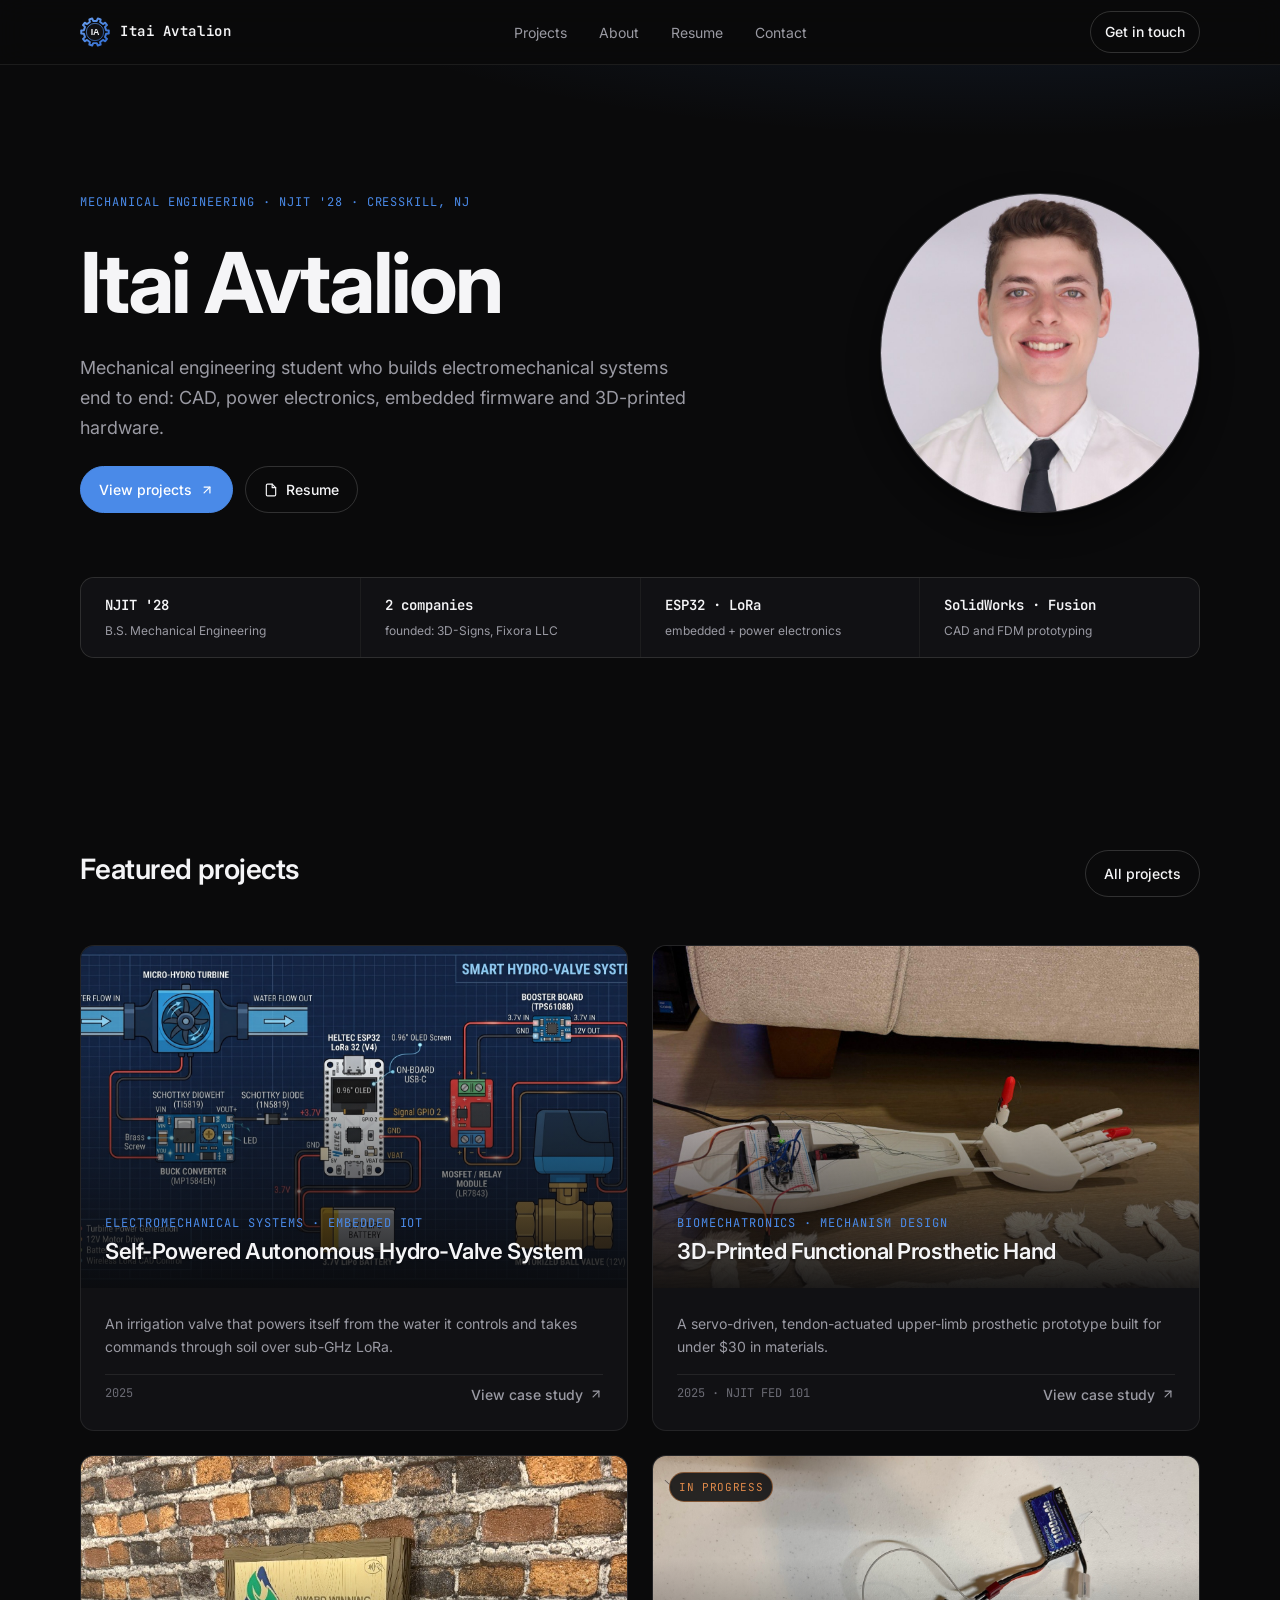
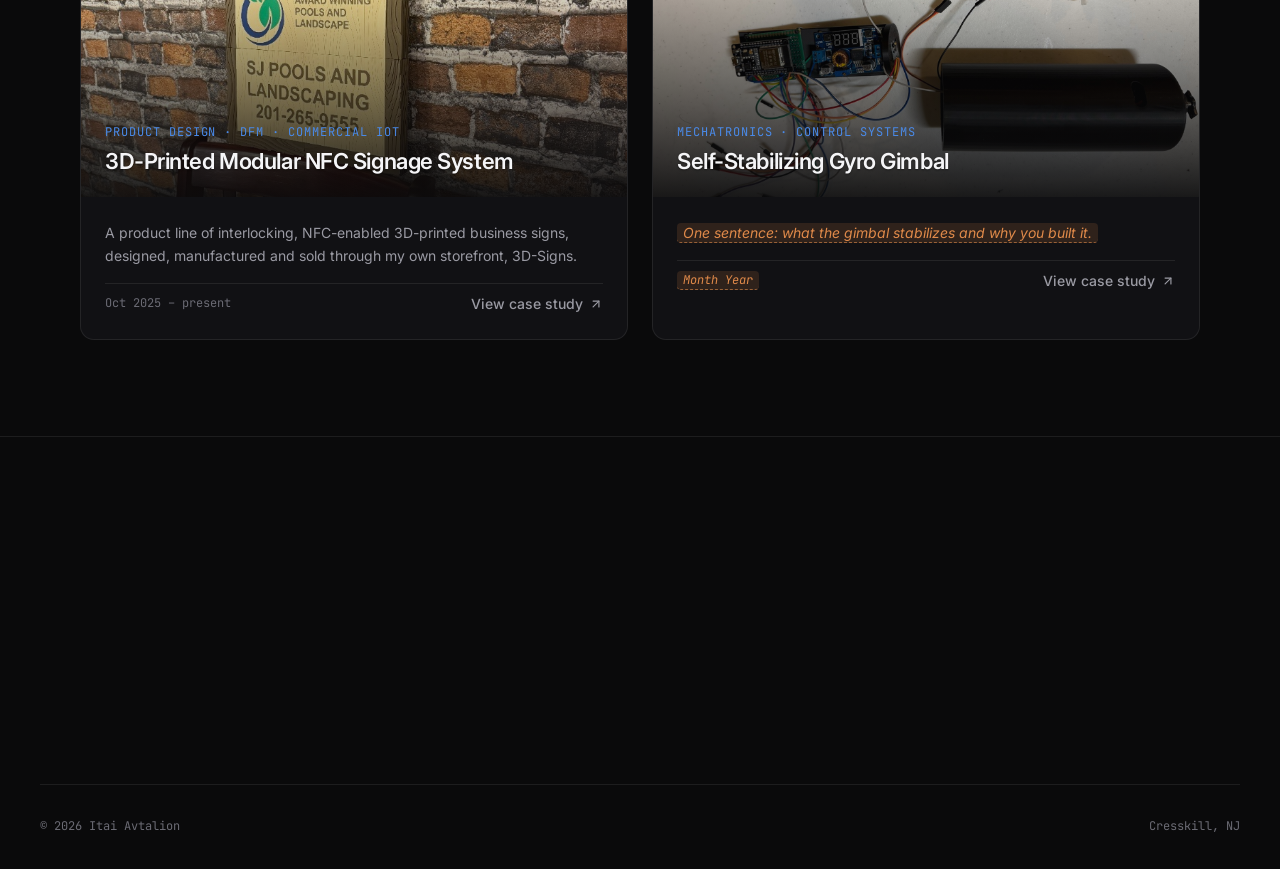
==== commit 2ed8841b: "Gear + initials favicon and nav mark; tiles show photo, title and summary only" ====
--- a/index.html
+++ b/index.html
@@ -8,7 +8,8 @@
   <link href="https://fonts.googleapis.com/css2?family=Inter:wght@400;500;600;700&family=JetBrains+Mono:wght@400;500;600&display=swap" rel="stylesheet" />
   <link rel="stylesheet" href="css/tokens.css" />
   <link rel="stylesheet" href="css/site.css" />
-  <link rel="icon" href="data:image/svg+xml,%3Csvg xmlns=%27http://www.w3.org/2000/svg%27 viewBox=%270 0 64 64%27%3E%3Crect width=%2764%27 height=%2764%27 rx=%2714%27 fill=%27%234A8AE8%27/%3E%3Ctext x=%2732%27 y=%2741%27 font-family=%27Inter,Arial%27 font-weight=%27700%27 font-size=%2726%27 fill=%27white%27 text-anchor=%27middle%27%3EIA%3C/text%3E%3C/svg%3E" />
+  <link rel="icon" type="image/svg+xml" href="assets/favicon.svg" />
+  <link rel="apple-touch-icon" href="assets/apple-touch-icon.png" />
   <title>Itai Avtalion · Mechanical Engineering Portfolio</title>
   <meta name="description" content="Engineering portfolio of Itai Avtalion: self-powered LoRa hydro-valve, 3D-printed prosthetic hand, NFC signage system and a self-stabilizing gyro gimbal. CAD, embedded systems, power electronics and rapid prototyping." />
   <meta property="og:title" content="Itai Avtalion · Mechanical Engineering Portfolio" />
--- a/css/site.css
+++ b/css/site.css
@@ -31,7 +31,7 @@
 .nav { position: sticky; top: 0; z-index: 50; backdrop-filter: blur(14px); -webkit-backdrop-filter: blur(14px); background: rgba(10, 10, 11, 0.72); border-bottom: 1px solid var(--border); }
 .nav__inner { display: flex; align-items: center; justify-content: space-between; height: 64px; }
 .nav__logo { font-family: var(--font-mono); font-weight: 600; font-size: var(--text-sm); letter-spacing: 0.04em; display: inline-flex; align-items: center; gap: 10px; }
-.nav__logo-mark { width: 30px; height: 30px; border-radius: 8px; background: var(--accent); color: #fff; display: grid; place-items: center; font-size: 12px; font-weight: 700; }
+.nav__logo-mark { width: 30px; height: 30px; border-radius: 8px; display: block; }
 .nav__links { display: flex; gap: var(--s-2); }
 .nav__link { padding: 8px 12px; border-radius: var(--r-sm); font-size: var(--text-sm); color: var(--text-muted); transition: color var(--dur-fast), background var(--dur-fast); }
 .nav__link:hover, .nav__link--active { color: var(--text); background: var(--surface-2); }
@@ -44,10 +44,10 @@
 .hero::before { content: ""; position: absolute; inset: -40% -20% auto; height: 70%; background: radial-gradient(60% 60% at 70% 30%, rgba(74, 138, 232, 0.16), transparent 70%); pointer-events: none; }
 .hero__inner { position: relative; display: grid; grid-template-columns: 1.15fr 0.85fr; grid-template-areas: 'text photo' 'facts facts'; gap: var(--s-7) var(--s-8); align-items: center; }
 .hero__text { grid-area: text; display: grid; gap: var(--s-5); }
-.hero__photo { grid-area: photo; justify-self: end; width: min(100%, 380px); aspect-ratio: 4 / 5; border-radius: var(--r-lg); overflow: hidden; border: 1px solid var(--border-strong); box-shadow: var(--shadow); background: var(--surface-2); }
-.hero__photo img { width: 100%; height: 100%; object-fit: cover; object-position: 50% 20%; }
+.hero__photo { grid-area: photo; justify-self: end; align-self: center; width: min(100%, 320px); aspect-ratio: 1; border-radius: 50%; overflow: hidden; border: 1px solid var(--border-strong); box-shadow: var(--shadow); background: var(--surface-2); }
+.hero__photo img { width: 100%; height: 100%; object-fit: cover; object-position: 50% 50%; }
 .facts { grid-area: facts; }
-@media (max-width: 860px) { .hero__inner { grid-template-columns: 1fr; grid-template-areas: 'photo' 'text' 'facts'; } .hero__photo { justify-self: start; width: 160px; aspect-ratio: 1; border-radius: 50%; } .hero__photo img { object-position: 50% 25%; } }
+@media (max-width: 860px) { .hero__inner { grid-template-columns: 1fr; grid-template-areas: 'photo' 'text' 'facts'; } .hero__photo { justify-self: start; width: 160px; } }
 .hero__name { font-size: var(--text-display); letter-spacing: var(--tracking-display); font-weight: 700; }
 .hero__tagline { font-size: var(--text-md); color: var(--text-muted); max-width: 62ch; }
 .hero__actions { display: flex; gap: var(--s-3); flex-wrap: wrap; }
@@ -80,6 +80,10 @@
 .tile__badge { position: absolute; top: var(--s-4); left: var(--s-4); z-index: 1; font-family: var(--font-mono); font-size: 11px; letter-spacing: .06em; text-transform: uppercase; padding: 5px 9px; border-radius: var(--r-pill); background: rgba(10,10,11,.85); color: var(--draft); border: 1px solid rgba(224,138,74,.5); backdrop-filter: blur(6px); }
 .tile__body { padding: var(--s-5); display: grid; gap: var(--s-4); align-content: start; }
 .tile__summary { color: var(--text-muted); font-size: var(--text-sm); display: -webkit-box; -webkit-line-clamp: 2; -webkit-box-orient: vertical; overflow: hidden; }
+.tile__meta { display: flex; justify-content: space-between; align-items: center; gap: var(--s-3); font-size: var(--text-xs); color: var(--text-dim); padding-top: var(--s-2); border-top: 1px solid var(--border); }
+.tile__cta { display: inline-flex; align-items: center; gap: 6px; font-family: var(--font-sans); font-size: var(--text-sm); font-weight: 500; color: var(--text-muted); transition: color var(--dur-fast); }
+.tile__cta svg { width: 14px; height: 14px; }
+.tile:hover .tile__cta { color: var(--accent); }
 
 /* chip rows */
 .chiprows { display: grid; gap: var(--s-3); }
@@ -154,6 +158,7 @@
 
 /* links row + prev/next */
 .links { display: flex; flex-wrap: wrap; gap: var(--s-3); }
+.links--compact .btn { padding: 8px 14px; font-size: 13px; }
 .pnav { display: grid; grid-template-columns: 1fr 1fr; gap: var(--s-4); padding: var(--s-8) 0 var(--s-9); border-top: 1px solid var(--border); margin-top: var(--s-8); }
 .pnav a { display: grid; gap: 6px; padding: var(--s-5); border: 1px solid var(--border); border-radius: var(--r); background: var(--surface); transition: border-color var(--dur-fast); }
 .pnav a:hover { border-color: var(--accent); }
@@ -177,8 +182,8 @@
 /* ---------- about ---------- */
 .about { display: grid; grid-template-columns: 1.2fr 1fr; gap: var(--s-8); align-items: start; }
 @media (max-width: 900px) { .about { grid-template-columns: 1fr; } }
-.about__photo { width: 200px; aspect-ratio: 4 / 5; border-radius: var(--r-lg); overflow: hidden; border: 1px solid var(--border-strong); margin-bottom: var(--s-6); background: var(--surface-2); }
-.about__photo img { width: 100%; height: 100%; object-fit: cover; object-position: 50% 20%; }
+.about__photo { width: 180px; aspect-ratio: 1; border-radius: 50%; overflow: hidden; border: 1px solid var(--border-strong); margin-bottom: var(--s-6); background: var(--surface-2); }
+.about__photo img { width: 100%; height: 100%; object-fit: cover; }
 .about__bio { display: grid; gap: var(--s-4); color: var(--text-muted); font-size: var(--text-md); max-width: var(--max-prose); }
 .card { background: var(--surface); border: 1px solid var(--border); border-radius: var(--r-lg); padding: var(--s-5); display: grid; gap: var(--s-4); align-content: start; }
 .card h3 { font-family: var(--font-mono); font-size: 11px; letter-spacing: .06em; text-transform: uppercase; color: var(--text-dim); font-weight: 500; }
